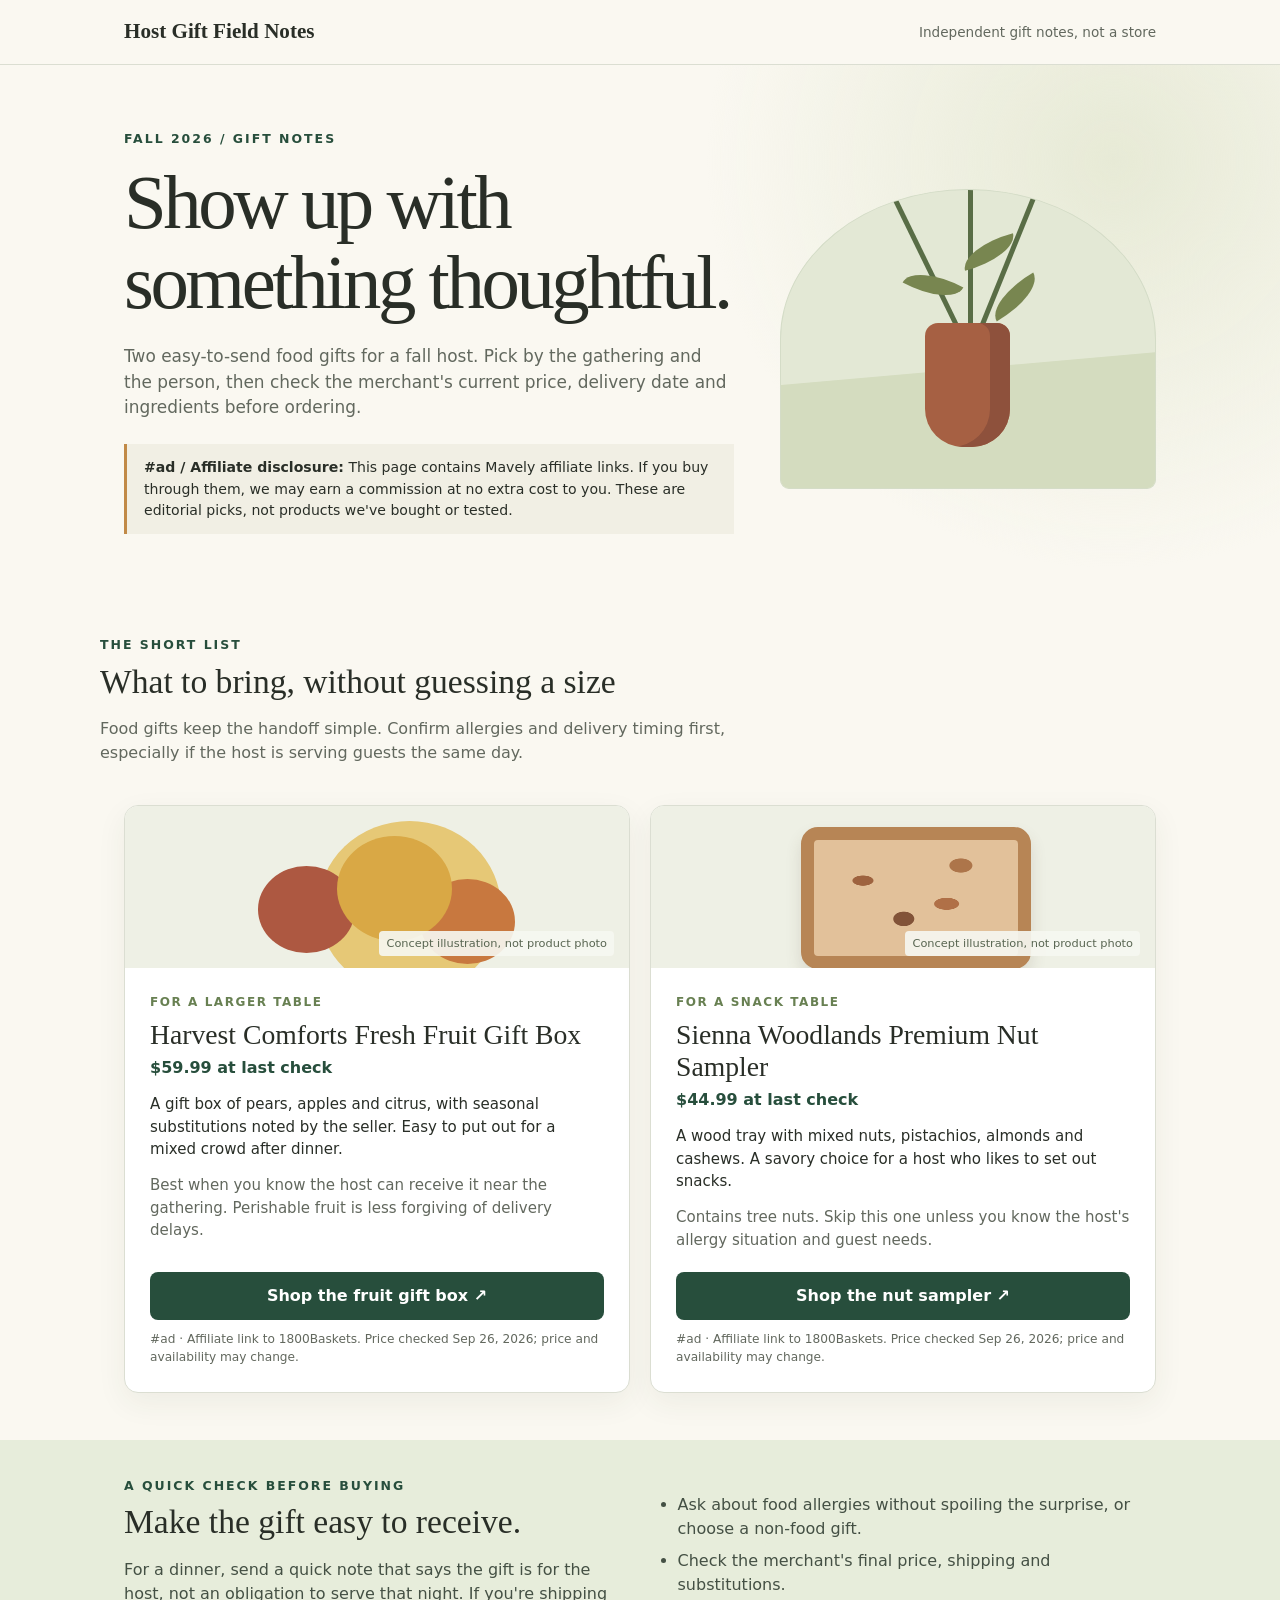
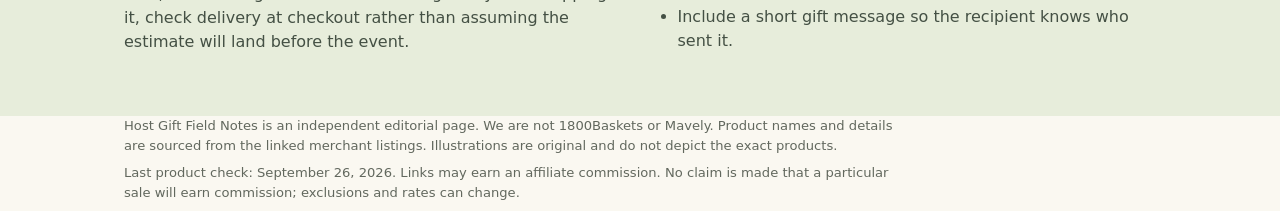
==== index.html @ b81da5ea "Add independent fall host gift guide This HTML file outlines a webpage for fall host gifts, includin" ====
<!doctype html>
<html lang="en"><head><meta charset="utf-8"><meta name="viewport" content="width=device-width,initial-scale=1"><title>Fall Host Gifts | Host Gift Field Notes</title><meta name="description" content="Two thoughtful fall host gifts, with notes on who each suits and what to check before ordering."><meta property="og:title" content="Fall Host Gifts | Host Gift Field Notes"><meta property="og:description" content="Two easy-to-send gifts for a fall host, with practical notes before you buy."><meta property="og:type" content="website"><style>
:root{--ink:#292e27;--muted:#62685e;--paper:#faf8f1;--green:#274e3c;--lime:#e7eddb;--line:#dbded2;--gold:#c18a47}*{box-sizing:border-box}body{margin:0;background:var(--paper);color:var(--ink);font-family:ui-sans-serif,system-ui,-apple-system,BlinkMacSystemFont,"Segoe UI",sans-serif;line-height:1.5}a{color:inherit}.wrap{max-width:1080px;margin:auto;padding:0 24px}.eyebrow{font-size:.78rem;letter-spacing:.16em;text-transform:uppercase;font-weight:750;color:var(--green)}header{border-bottom:1px solid var(--line)}header .wrap{display:flex;align-items:center;justify-content:space-between;gap:24px;padding-top:16px;padding-bottom:16px}.brand{font-family:Georgia,serif;font-size:1.32rem;text-decoration:none;font-weight:bold}.toplink{font-size:.85rem;color:var(--muted)}.hero{padding:65px 0 52px;background:radial-gradient(circle at 87% 18%,#e7ead6 0,transparent 34%),var(--paper)}.hero .wrap{display:grid;grid-template-columns:1.25fr .75fr;gap:30px;align-items:center}.hero h1{font:normal clamp(2.8rem,6vw,5rem)/1.04 Georgia,serif;letter-spacing:-.045em;margin:15px 0 21px;max-width:750px}.hero p{max-width:610px;color:var(--muted);font-size:1.06rem}.disclosure{font-size:.88rem!important;color:var(--ink)!important;padding:13px 17px;background:#f1efe4;border-left:3px solid var(--gold);margin-top:24px!important}.art{height:300px;border-radius:50% 50% 9px 9px;background:#e3e8d5;position:relative;overflow:hidden;border:1px solid #d4dcc7}.art:after{content:"";position:absolute;inset:60% -10% -15%;background:#d4dcbf;transform:rotate(-5deg)}.vase{position:absolute;width:85px;height:124px;bottom:41px;left:calc(50% - 43px);border-radius:13px 13px 38px 38px;background:#a66043;z-index:2;box-shadow:inset -20px 0 #8e513c}.stem{position:absolute;width:5px;height:172px;bottom:134px;left:50%;background:#596d46;transform-origin:bottom;z-index:1}.stem.one{transform:rotate(-26deg)}.stem.two{transform:rotate(22deg)}.stem.three{transform:rotate(0)}.leaf{position:absolute;width:56px;height:24px;background:#788650;border-radius:100% 0 100% 0;z-index:1}.leaf.a{left:33%;top:28%;transform:rotate(28deg)}.leaf.b{right:30%;top:32%;transform:rotate(-30deg)}.leaf.c{left:48%;top:17%;transform:rotate(-15deg)}.intro{padding:36px 0 24px}.intro h2,.aside h2{font:normal 2.1rem/1.15 Georgia,serif;margin:8px 0 10px}.intro p{max-width:690px;color:var(--muted)}.grid{display:grid;grid-template-columns:repeat(2,minmax(0,1fr));gap:20px;padding-bottom:47px}.card{background:#fff;border:1px solid var(--line);border-radius:14px;overflow:hidden;display:flex;flex-direction:column;box-shadow:0 10px 30px #333b2410}.card .illustration{height:162px;background:#eef0e5;position:relative;overflow:hidden}.illustration:after{content:"Concept illustration, not product photo";position:absolute;bottom:12px;right:15px;color:#586551;font-size:.71rem;background:#f7f8f1e8;padding:4px 7px;border-radius:4px}.fruit:before{content:"";position:absolute;width:115px;height:105px;left:42%;top:30px;border-radius:50%;background:#d9a845;box-shadow:-88px 21px 0 -9px #ad5841,73px 33px 0 -10px #c8783f,15px 19px 0 34px #e6c876}.nuts:before{content:"";position:absolute;left:calc(50% - 102px);top:21px;width:204px;height:116px;border:13px solid #b78555;border-radius:17px;background:radial-gradient(ellipse at 24% 35%,#9e633f 0 10px,transparent 11px),radial-gradient(ellipse at 65% 55%,#b07047 0 12px,transparent 13px),radial-gradient(ellipse at 44% 68%,#825338 0 10px,transparent 11px),radial-gradient(ellipse at 72% 22%,#ad754a 0 11px,transparent 12px),#e2c19a;box-shadow:0 9px 16px #58462e25}.card-content{padding:25px;display:flex;flex:1;flex-direction:column}.tag{color:#688052;font-size:.75rem;text-transform:uppercase;letter-spacing:.13em;font-weight:750}.card h3{font:normal 1.73rem/1.16 Georgia,serif;margin:8px 0 5px}.price{color:var(--green);font-weight:750;font-size:1rem;margin:0 0 13px}.card p{font-size:.94rem;color:var(--muted);margin:0 0 13px}.card .why{color:var(--ink)}.spacer{flex:1}.button{display:block;background:var(--green);color:#fff;text-decoration:none;text-align:center;padding:12px 18px;border-radius:8px;font-weight:700;margin:8px 0 10px}.button:hover,.button:focus{background:#183b2a}.fine{font-size:.76rem!important;margin-bottom:0!important}.aside{background:var(--lime);padding:37px 0 46px}.aside .wrap{display:grid;grid-template-columns:1fr 1fr;gap:35px}.aside p,.aside li{color:#445044}.aside ul{padding-left:20px;margin-bottom:0}.aside li+li{margin-top:8px}footer{font-size:.82rem;color:var(--muted);padding:28px 0 44px}footer p{max-width:770px;margin:0 0 8px}@media(max-width:720px){header .wrap{align-items:start}.toplink{max-width:125px;text-align:right}.hero{padding:42px 0}.hero .wrap,.aside .wrap{grid-template-columns:1fr}.art{height:190px;max-width:320px}.grid{grid-template-columns:1fr}.intro{padding-top:26px}}
</style></head><body><header><div class="wrap"><a class="brand" href="/">Host Gift Field Notes</a><span class="toplink">Independent gift notes, not a store</span></div></header><main><section class="hero"><div class="wrap"><div><div class="eyebrow">Fall 2026 / Gift notes</div><h1>Show up with something thoughtful.</h1><p>Two easy-to-send food gifts for a fall host. Pick by the gathering and the person, then check the merchant's current price, delivery date and ingredients before ordering.</p><p class="disclosure"><strong>#ad / Affiliate disclosure:</strong> This page contains Mavely affiliate links. If you buy through them, we may earn a commission at no extra cost to you. These are editorial picks, not products we've bought or tested.</p></div><div class="art" aria-hidden="true"><span class="stem one"></span><span class="stem two"></span><span class="stem three"></span><span class="leaf a"></span><span class="leaf b"></span><span class="leaf c"></span><span class="vase"></span></div></div></section><section class="wrap intro" id="picks"><div class="eyebrow">The short list</div><h2>What to bring, without guessing a size</h2><p>Food gifts keep the handoff simple. Confirm allergies and delivery timing first, especially if the host is serving guests the same day.</p></section><section class="wrap grid" aria-label="Gift picks"><article class="card"><div class="illustration fruit" role="img" aria-label="Original illustration of fruit, not a product photo"></div><div class="card-content"><div class="tag">For a larger table</div><h3>Harvest Comforts Fresh Fruit Gift Box</h3><div class="price">$59.99 at last check</div><p class="why">A gift box of pears, apples and citrus, with seasonal substitutions noted by the seller. Easy to put out for a mixed crowd after dinner.</p><p>Best when you know the host can receive it near the gathering. Perishable fruit is less forgiving of delivery delays.</p><div class="spacer"></div><a class="button" href="https://mavely.app.link/BxAsPfp6K6b" rel="sponsored nofollow noopener" target="_blank" aria-label="Shop Harvest Comforts Fresh Fruit Gift Box at 1800Baskets, affiliate link">Shop the fruit gift box ↗</a><p class="fine">#ad · Affiliate link to 1800Baskets. Price checked Sep 26, 2026; price and availability may change.</p></div></article><article class="card"><div class="illustration nuts" role="img" aria-label="Original illustration of a nut tray, not a product photo"></div><div class="card-content"><div class="tag">For a snack table</div><h3>Sienna Woodlands Premium Nut Sampler</h3><div class="price">$44.99 at last check</div><p class="why">A wood tray with mixed nuts, pistachios, almonds and cashews. A savory choice for a host who likes to set out snacks.</p><p>Contains tree nuts. Skip this one unless you know the host's allergy situation and guest needs.</p><div class="spacer"></div><a class="button" href="https://mavely.app.link/xGUo3wF6K6b" rel="sponsored nofollow noopener" target="_blank" aria-label="Shop Sienna Woodlands Premium Nut Sampler at 1800Baskets, affiliate link">Shop the nut sampler ↗</a><p class="fine">#ad · Affiliate link to 1800Baskets. Price checked Sep 26, 2026; price and availability may change.</p></div></article></section><section class="aside"><div class="wrap"><div><div class="eyebrow">A quick check before buying</div><h2>Make the gift easy to receive.</h2><p>For a dinner, send a quick note that says the gift is for the host, not an obligation to serve that night. If you're shipping it, check delivery at checkout rather than assuming the estimate will land before the event.</p></div><div><ul><li>Ask about food allergies without spoiling the surprise, or choose a non-food gift.</li><li>Check the merchant's final price, shipping and substitutions.</li><li>Include a short gift message so the recipient knows who sent it.</li></ul></div></div></section></main><footer class="wrap"><p>Host Gift Field Notes is an independent editorial page. We are not 1800Baskets or Mavely. Product names and details are sourced from the linked merchant listings. Illustrations are original and do not depict the exact products.</p><p>Last product check: September 26, 2026. Links may earn an affiliate commission. No claim is made that a particular sale will earn commission; exclusions and rates can change.</p></footer></body></html>
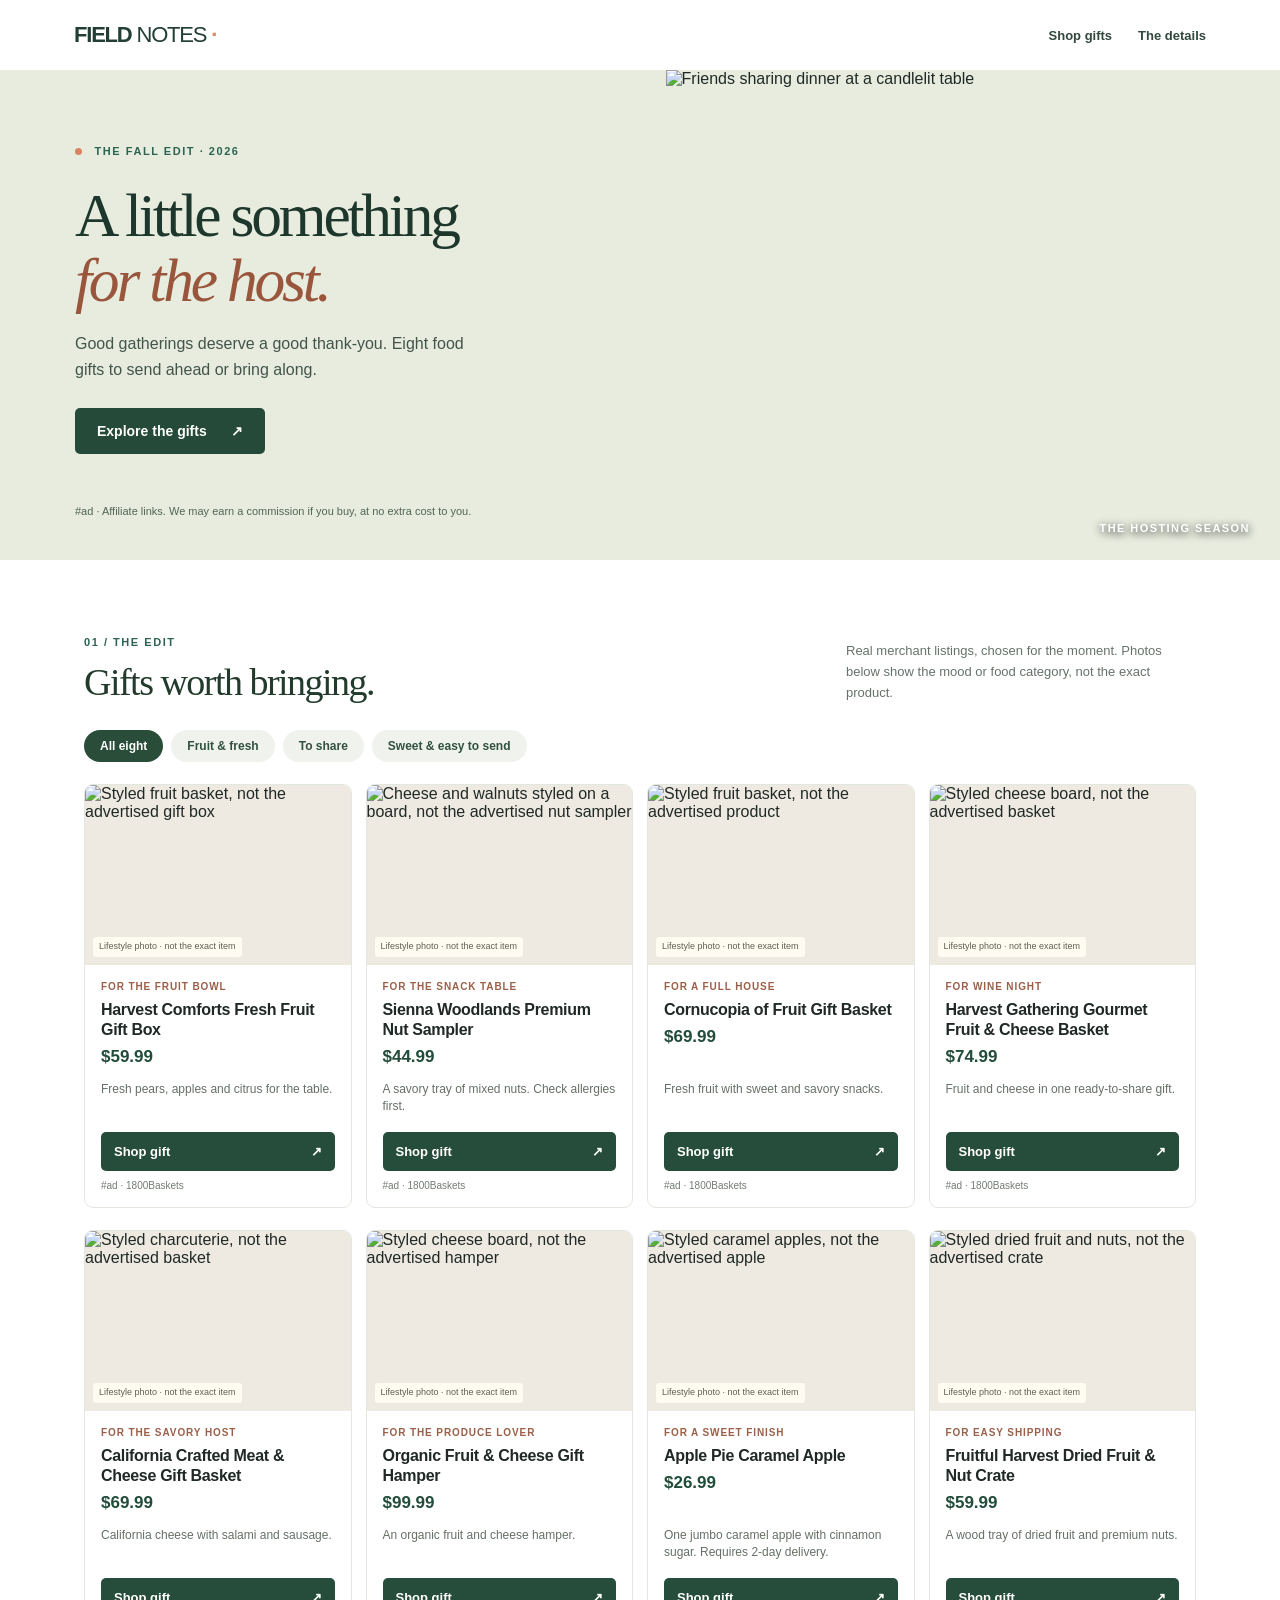
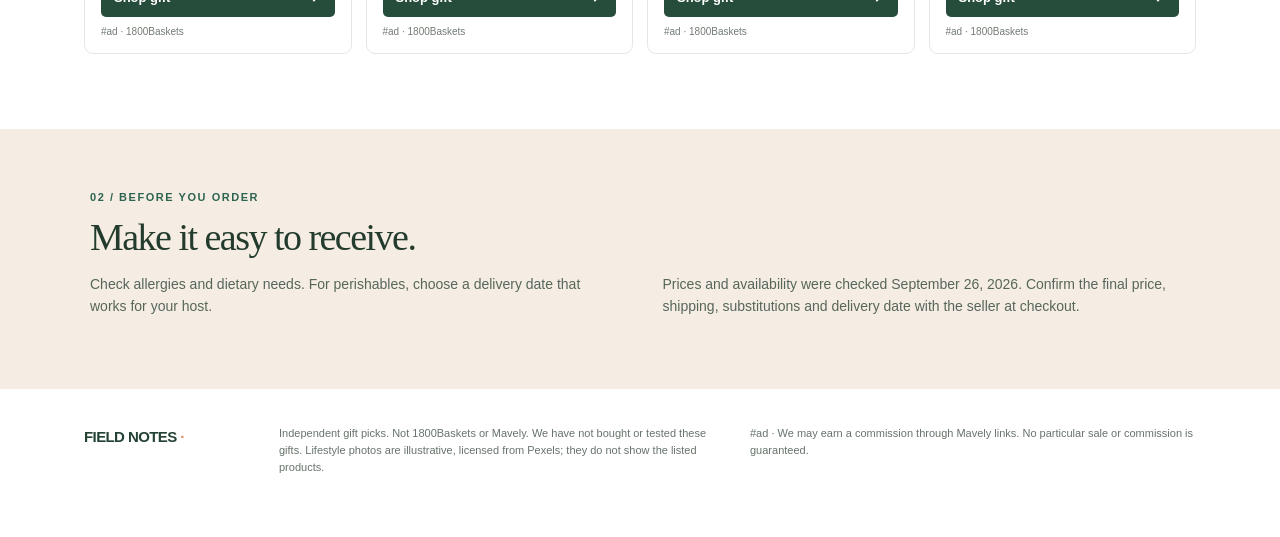
==== commit 98d67b77: "Update index.html" ====
--- a/index.html
+++ b/index.html
@@ -1,4 +1,305 @@
 <!doctype html>
-<html lang="en"><head><meta charset="utf-8"><meta name="viewport" content="width=device-width,initial-scale=1"><title>Fall Host Gifts | Host Gift Field Notes</title><meta name="description" content="Two thoughtful fall host gifts, with notes on who each suits and what to check before ordering."><meta property="og:title" content="Fall Host Gifts | Host Gift Field Notes"><meta property="og:description" content="Two easy-to-send gifts for a fall host, with practical notes before you buy."><meta property="og:type" content="website"><style>
-:root{--ink:#292e27;--muted:#62685e;--paper:#faf8f1;--green:#274e3c;--lime:#e7eddb;--line:#dbded2;--gold:#c18a47}*{box-sizing:border-box}body{margin:0;background:var(--paper);color:var(--ink);font-family:ui-sans-serif,system-ui,-apple-system,BlinkMacSystemFont,"Segoe UI",sans-serif;line-height:1.5}a{color:inherit}.wrap{max-width:1080px;margin:auto;padding:0 24px}.eyebrow{font-size:.78rem;letter-spacing:.16em;text-transform:uppercase;font-weight:750;color:var(--green)}header{border-bottom:1px solid var(--line)}header .wrap{display:flex;align-items:center;justify-content:space-between;gap:24px;padding-top:16px;padding-bottom:16px}.brand{font-family:Georgia,serif;font-size:1.32rem;text-decoration:none;font-weight:bold}.toplink{font-size:.85rem;color:var(--muted)}.hero{padding:65px 0 52px;background:radial-gradient(circle at 87% 18%,#e7ead6 0,transparent 34%),var(--paper)}.hero .wrap{display:grid;grid-template-columns:1.25fr .75fr;gap:30px;align-items:center}.hero h1{font:normal clamp(2.8rem,6vw,5rem)/1.04 Georgia,serif;letter-spacing:-.045em;margin:15px 0 21px;max-width:750px}.hero p{max-width:610px;color:var(--muted);font-size:1.06rem}.disclosure{font-size:.88rem!important;color:var(--ink)!important;padding:13px 17px;background:#f1efe4;border-left:3px solid var(--gold);margin-top:24px!important}.art{height:300px;border-radius:50% 50% 9px 9px;background:#e3e8d5;position:relative;overflow:hidden;border:1px solid #d4dcc7}.art:after{content:"";position:absolute;inset:60% -10% -15%;background:#d4dcbf;transform:rotate(-5deg)}.vase{position:absolute;width:85px;height:124px;bottom:41px;left:calc(50% - 43px);border-radius:13px 13px 38px 38px;background:#a66043;z-index:2;box-shadow:inset -20px 0 #8e513c}.stem{position:absolute;width:5px;height:172px;bottom:134px;left:50%;background:#596d46;transform-origin:bottom;z-index:1}.stem.one{transform:rotate(-26deg)}.stem.two{transform:rotate(22deg)}.stem.three{transform:rotate(0)}.leaf{position:absolute;width:56px;height:24px;background:#788650;border-radius:100% 0 100% 0;z-index:1}.leaf.a{left:33%;top:28%;transform:rotate(28deg)}.leaf.b{right:30%;top:32%;transform:rotate(-30deg)}.leaf.c{left:48%;top:17%;transform:rotate(-15deg)}.intro{padding:36px 0 24px}.intro h2,.aside h2{font:normal 2.1rem/1.15 Georgia,serif;margin:8px 0 10px}.intro p{max-width:690px;color:var(--muted)}.grid{display:grid;grid-template-columns:repeat(2,minmax(0,1fr));gap:20px;padding-bottom:47px}.card{background:#fff;border:1px solid var(--line);border-radius:14px;overflow:hidden;display:flex;flex-direction:column;box-shadow:0 10px 30px #333b2410}.card .illustration{height:162px;background:#eef0e5;position:relative;overflow:hidden}.illustration:after{content:"Concept illustration, not product photo";position:absolute;bottom:12px;right:15px;color:#586551;font-size:.71rem;background:#f7f8f1e8;padding:4px 7px;border-radius:4px}.fruit:before{content:"";position:absolute;width:115px;height:105px;left:42%;top:30px;border-radius:50%;background:#d9a845;box-shadow:-88px 21px 0 -9px #ad5841,73px 33px 0 -10px #c8783f,15px 19px 0 34px #e6c876}.nuts:before{content:"";position:absolute;left:calc(50% - 102px);top:21px;width:204px;height:116px;border:13px solid #b78555;border-radius:17px;background:radial-gradient(ellipse at 24% 35%,#9e633f 0 10px,transparent 11px),radial-gradient(ellipse at 65% 55%,#b07047 0 12px,transparent 13px),radial-gradient(ellipse at 44% 68%,#825338 0 10px,transparent 11px),radial-gradient(ellipse at 72% 22%,#ad754a 0 11px,transparent 12px),#e2c19a;box-shadow:0 9px 16px #58462e25}.card-content{padding:25px;display:flex;flex:1;flex-direction:column}.tag{color:#688052;font-size:.75rem;text-transform:uppercase;letter-spacing:.13em;font-weight:750}.card h3{font:normal 1.73rem/1.16 Georgia,serif;margin:8px 0 5px}.price{color:var(--green);font-weight:750;font-size:1rem;margin:0 0 13px}.card p{font-size:.94rem;color:var(--muted);margin:0 0 13px}.card .why{color:var(--ink)}.spacer{flex:1}.button{display:block;background:var(--green);color:#fff;text-decoration:none;text-align:center;padding:12px 18px;border-radius:8px;font-weight:700;margin:8px 0 10px}.button:hover,.button:focus{background:#183b2a}.fine{font-size:.76rem!important;margin-bottom:0!important}.aside{background:var(--lime);padding:37px 0 46px}.aside .wrap{display:grid;grid-template-columns:1fr 1fr;gap:35px}.aside p,.aside li{color:#445044}.aside ul{padding-left:20px;margin-bottom:0}.aside li+li{margin-top:8px}footer{font-size:.82rem;color:var(--muted);padding:28px 0 44px}footer p{max-width:770px;margin:0 0 8px}@media(max-width:720px){header .wrap{align-items:start}.toplink{max-width:125px;text-align:right}.hero{padding:42px 0}.hero .wrap,.aside .wrap{grid-template-columns:1fr}.art{height:190px;max-width:320px}.grid{grid-template-columns:1fr}.intro{padding-top:26px}}
-</style></head><body><header><div class="wrap"><a class="brand" href="/">Host Gift Field Notes</a><span class="toplink">Independent gift notes, not a store</span></div></header><main><section class="hero"><div class="wrap"><div><div class="eyebrow">Fall 2026 / Gift notes</div><h1>Show up with something thoughtful.</h1><p>Two easy-to-send food gifts for a fall host. Pick by the gathering and the person, then check the merchant's current price, delivery date and ingredients before ordering.</p><p class="disclosure"><strong>#ad / Affiliate disclosure:</strong> This page contains Mavely affiliate links. If you buy through them, we may earn a commission at no extra cost to you. These are editorial picks, not products we've bought or tested.</p></div><div class="art" aria-hidden="true"><span class="stem one"></span><span class="stem two"></span><span class="stem three"></span><span class="leaf a"></span><span class="leaf b"></span><span class="leaf c"></span><span class="vase"></span></div></div></section><section class="wrap intro" id="picks"><div class="eyebrow">The short list</div><h2>What to bring, without guessing a size</h2><p>Food gifts keep the handoff simple. Confirm allergies and delivery timing first, especially if the host is serving guests the same day.</p></section><section class="wrap grid" aria-label="Gift picks"><article class="card"><div class="illustration fruit" role="img" aria-label="Original illustration of fruit, not a product photo"></div><div class="card-content"><div class="tag">For a larger table</div><h3>Harvest Comforts Fresh Fruit Gift Box</h3><div class="price">$59.99 at last check</div><p class="why">A gift box of pears, apples and citrus, with seasonal substitutions noted by the seller. Easy to put out for a mixed crowd after dinner.</p><p>Best when you know the host can receive it near the gathering. Perishable fruit is less forgiving of delivery delays.</p><div class="spacer"></div><a class="button" href="https://mavely.app.link/BxAsPfp6K6b" rel="sponsored nofollow noopener" target="_blank" aria-label="Shop Harvest Comforts Fresh Fruit Gift Box at 1800Baskets, affiliate link">Shop the fruit gift box ↗</a><p class="fine">#ad · Affiliate link to 1800Baskets. Price checked Sep 26, 2026; price and availability may change.</p></div></article><article class="card"><div class="illustration nuts" role="img" aria-label="Original illustration of a nut tray, not a product photo"></div><div class="card-content"><div class="tag">For a snack table</div><h3>Sienna Woodlands Premium Nut Sampler</h3><div class="price">$44.99 at last check</div><p class="why">A wood tray with mixed nuts, pistachios, almonds and cashews. A savory choice for a host who likes to set out snacks.</p><p>Contains tree nuts. Skip this one unless you know the host's allergy situation and guest needs.</p><div class="spacer"></div><a class="button" href="https://mavely.app.link/xGUo3wF6K6b" rel="sponsored nofollow noopener" target="_blank" aria-label="Shop Sienna Woodlands Premium Nut Sampler at 1800Baskets, affiliate link">Shop the nut sampler ↗</a><p class="fine">#ad · Affiliate link to 1800Baskets. Price checked Sep 26, 2026; price and availability may change.</p></div></article></section><section class="aside"><div class="wrap"><div><div class="eyebrow">A quick check before buying</div><h2>Make the gift easy to receive.</h2><p>For a dinner, send a quick note that says the gift is for the host, not an obligation to serve that night. If you're shipping it, check delivery at checkout rather than assuming the estimate will land before the event.</p></div><div><ul><li>Ask about food allergies without spoiling the surprise, or choose a non-food gift.</li><li>Check the merchant's final price, shipping and substitutions.</li><li>Include a short gift message so the recipient knows who sent it.</li></ul></div></div></section></main><footer class="wrap"><p>Host Gift Field Notes is an independent editorial page. We are not 1800Baskets or Mavely. Product names and details are sourced from the linked merchant listings. Illustrations are original and do not depict the exact products.</p><p>Last product check: September 26, 2026. Links may earn an affiliate commission. No claim is made that a particular sale will earn commission; exclusions and rates can change.</p></footer></body></html>
+<html lang="en">
+<head>
+<meta charset="utf-8">
+<meta name="viewport" content="width=device-width, initial-scale=1">
+<meta name="description" content="Eight host gifts for fall gatherings. Food gifts for the table, with prices checked September 26, 2026.">
+<meta property="og:title" content="Host gifts for fall gatherings | Field Notes">
+<meta property="og:description" content="Eight food gifts for the host, with clear affiliate disclosures.">
+<title>Host gifts for fall gatherings | Field Notes</title>
+<style>html{scroll-behavior:smooth}html,body,#root{margin:0;min-height:100%;background:#fff}
+*{box-sizing:border-box}
+.site{font-family:Arial,Helvetica,sans-serif;color:#202925;background:#fff}
+.mast{height:70px;max-width:1200px;margin:auto;display:flex;align-items:center;justify-content:space-between;padding:0 34px}
+.wordmark{color:#233f35;text-decoration:none;font-weight:900;font-size:22px;letter-spacing:-1.2px}
+.wordmark span{font-weight:400}
+.wordmark i,footer i{font-style:normal;color:#dd8860}
+.mast nav{display:flex;gap:26px;font-size:13px;font-weight:700}
+.mast nav a{text-decoration:none;color:#31483e}
+.mast nav a:hover{text-decoration:underline}
+.hero{display:grid;grid-template-columns:52% 48%;background:#e7ecdf;min-height:490px}
+.hero-copy{padding:75px clamp(32px,7vw,110px) 40px max(34px,calc((100vw - 1130px)/2));display:flex;flex-direction:column;align-items:start}
+.overline{font-size:11px;font-weight:800;letter-spacing:.14em;color:#2d6450}
+.dot{display:inline-block;width:7px;height:7px;background:#d98461;border-radius:50%;margin-right:8px}
+.hero h1{font:400 clamp(42px,4.8vw,68px)/1.06 Georgia,serif;letter-spacing:-.052em;margin:26px 0 18px;color:#1e372c}
+.hero h1 em{color:#9a563c;font-weight:400}
+.hero-copy>p{font-size:16px;line-height:1.6;color:#435449;max-width:390px;margin:0 0 26px}
+.hero-button{background:#254a39;color:white;text-decoration:none;border-radius:5px;padding:15px 22px;font-size:14px;font-weight:700}
+.hero-button span{margin-left:20px}
+.hero-note{font-size:11px;line-height:1.45;color:#526556;margin-top:auto;padding-top:25px;max-width:420px}
+.hero-image{position:relative;min-height:490px;overflow:hidden}
+.hero-image img{width:100%;height:100%;object-fit:cover;position:absolute;inset:0}
+.hero-image span{position:absolute;bottom:26px;right:30px;color:white;font-size:11px;font-weight:800;letter-spacing:.13em;text-shadow:0 2px 8px #000}
+.section-head{max-width:1160px;margin:0 auto;padding:72px 24px 26px;display:flex;align-items:end;justify-content:space-between;gap:30px}
+.section-head h2,.closing h2{font:400 38px/1.1 Georgia,serif;letter-spacing:-.04em;margin:12px 0 0;color:#223b2d}
+.section-head p{font-size:13px;line-height:1.6;color:#66736a;max-width:350px;margin:0}
+.filters{max-width:1160px;margin:0 auto 22px;padding:0 24px;display:flex;gap:8px;overflow-x:auto}
+.filters a{white-space:nowrap;border-radius:20px;padding:9px 16px;background:#f0f2ed;text-decoration:none;color:#315240;font-size:12px;font-weight:700}
+.filters a:first-child{background:#294d39;color:white}
+.catalog{max-width:1160px;padding:0 24px;margin:auto;display:grid;grid-template-columns:repeat(4,minmax(0,1fr));gap:22px 14px}
+.product{border:1px solid #e2e8df;border-radius:9px;overflow:hidden;background:#fff;display:flex;flex-direction:column}
+.product-photo{height:180px;background:#eeeae1;position:relative;overflow:hidden}
+.product-photo img{width:100%;height:100%;object-fit:cover}
+.photo-caption{position:absolute;bottom:8px;left:8px;background:#fffdf1ed;color:#5f6053;border-radius:3px;padding:5px 6px;font-size:9px;line-height:1.1}
+.product-info{padding:16px;display:flex;flex-direction:column;flex:1}
+.product-tag{font-size:10px;font-weight:800;letter-spacing:.09em;text-transform:uppercase;color:#9a6049}
+.product-title{display:block;min-height:77px}
+.product-title h3{font-size:16px;line-height:1.25;letter-spacing:-.02em;margin:8px 0 7px}
+.product-title strong{font-size:17px;color:#234d3b}
+.product-info p{font-size:12px;line-height:1.45;color:#667067;margin:12px 0 16px;min-height:35px}
+.product-bottom{margin-top:auto}
+.product-bottom>a{display:flex;justify-content:space-between;background:#264d3c;color:white;text-decoration:none;border-radius:5px;padding:12px 13px;font-size:13px;font-weight:700}
+.product-bottom>a:hover{background:#173a2a}
+.product-bottom small{font-size:10px;display:block;margin-top:9px;color:#737b73}
+.closing{margin:75px auto 0;padding:58px max(34px,calc((100vw - 1100px)/2));background:#f5ede3}
+.closing-grid{display:grid;grid-template-columns:1fr 1fr;gap:45px}
+.closing-grid p{line-height:1.6;color:#57665b;font-size:14px}footer{max-width:1160px;margin:auto;padding:36px 24px 60px;display:grid;grid-template-columns:170px 1fr 1fr;gap:25px;color:#67736b;font-size:11px;line-height:1.55}footer b{color:#244335;font-size:15px;letter-spacing:-.04em}
+@media(max-width:980px){.catalog{grid-template-columns:repeat(2,minmax(0,1fr))}
+.product-photo{height:210px}
+.hero-copy{padding-left:35px;padding-right:32px}}
+@media(max-width:600px){.mast{height:60px;padding:0 18px}
+.wordmark{font-size:20px}
+.mast nav{gap:14px;font-size:12px}
+.hero{grid-template-columns:1fr}
+.hero-copy{padding:36px 24px 23px}
+.hero h1{font-size:43px;margin:18px 0 12px}
+.hero-copy>p{font-size:14px;margin-bottom:20px}
+.hero-note{margin-top:0;padding-top:19px}
+.hero-image{min-height:190px;height:190px}
+.section-head{padding:39px 20px 20px;display:block}
+.section-head h2{font-size:31px}
+.section-head p{margin-top:12px}
+.filters{padding:0 20px;margin-bottom:15px}
+.catalog{padding:0 13px;gap:12px;grid-template-columns:repeat(2,minmax(0,1fr))}
+.product-photo{height:140px}
+.product-info{padding:11px}
+.product-title{min-height:94px}
+.product-title h3{font-size:13px}
+.product-title strong{font-size:14px}
+.product-info p{font-size:11px;min-height:48px}
+.product-bottom>a{padding:10px;font-size:12px}
+.photo-caption{font-size:8px;left:4px;bottom:4px;padding:4px}
+.closing{margin-top:42px;padding:40px 22px}
+.closing h2{font-size:29px}
+.closing-grid{display:block}
+.closing-grid p{font-size:13px}footer{display:block;padding:30px 22px}footer span{display:block;margin-top:12px}}
+.site .hero-button,.site .product-bottom>a{color:#fff!important}
+.site .hero-button:hover,.site .product-bottom>a:hover{color:#fff!important}
+
+</style>
+</head>
+<body>
+<div class="site">
+<header class="mast">
+<a href="#top" class="wordmark">FIELD <span>NOTES</span>
+<i>·</i>
+</a>
+<nav aria-label="Page sections">
+<a href="#gifts">Shop gifts</a>
+<a href="#how">The details</a>
+</nav>
+</header>
+<main id="top">
+<section class="hero">
+<div class="hero-copy">
+<div class="overline">
+<span class="dot">
+</span> THE FALL EDIT · 2026</div>
+<h1>A little something<br>
+<em>for the host.</em>
+</h1>
+<p>Good gatherings deserve a good thank-you. Eight food gifts to send ahead or bring along.</p>
+<a href="#gifts" class="hero-button">Explore the gifts <span>↗</span>
+</a>
+<div class="hero-note">#ad · Affiliate links. We may earn a commission if you buy, at no extra cost to you.</div>
+</div>
+<div class="hero-image">
+<img src="https://images.pexels.com/photos/6955651/pexels-photo-6955651.jpeg?auto=compress&cs=tinysrgb&w=900" alt="Friends sharing dinner at a candlelit table">
+<span>THE HOSTING SEASON</span>
+</div>
+</section>
+<section class="section-head" id="gifts">
+<div>
+<span class="overline">01 / THE EDIT</span>
+<h2>Gifts worth bringing.</h2>
+</div>
+<p>Real merchant listings, chosen for the moment. Photos below show the mood or food category, not the exact product.</p>
+</section>
+<div class="filters" aria-label="Gift categories">
+<a href="#gifts">All eight</a>
+<a href="#fruit">Fruit &amp; fresh</a>
+<a href="#share">To share</a>
+<a href="#ship">Sweet &amp; easy to send</a>
+</div>
+<section class="catalog" aria-label="Eight host gifts">
+<article class="product" id="fruit">
+<div class="product-photo">
+<img src="https://images.pexels.com/photos/9511823/pexels-photo-9511823.jpeg?auto=compress&cs=tinysrgb&w=900" alt="Styled fruit basket, not the advertised gift box" loading="lazy">
+<span class="photo-caption">Lifestyle photo · not the exact item</span>
+</div>
+<div class="product-info">
+<span class="product-tag">For the fruit bowl</span>
+<div class="product-title">
+<h3>Harvest Comforts Fresh Fruit Gift Box</h3>
+<strong>$59.99</strong>
+</div>
+<p>Fresh pears, apples and citrus for the table.</p>
+<div class="product-bottom">
+<a href="https://mavely.app.link/BxAsPfp6K6b" target="_blank" rel="sponsored nofollow noopener" aria-label="Shop Harvest Comforts Fresh Fruit Gift Box at 1800Baskets through an affiliate link">Shop gift <span>↗</span>
+</a>
+<small>#ad · 1800Baskets</small>
+</div>
+</div>
+</article>
+<article class="product" >
+<div class="product-photo">
+<img src="https://images.pexels.com/photos/15613811/pexels-photo-15613811.jpeg?auto=compress&cs=tinysrgb&w=900" alt="Cheese and walnuts styled on a board, not the advertised nut sampler" loading="lazy">
+<span class="photo-caption">Lifestyle photo · not the exact item</span>
+</div>
+<div class="product-info">
+<span class="product-tag">For the snack table</span>
+<div class="product-title">
+<h3>Sienna Woodlands Premium Nut Sampler</h3>
+<strong>$44.99</strong>
+</div>
+<p>A savory tray of mixed nuts. Check allergies first.</p>
+<div class="product-bottom">
+<a href="https://mavely.app.link/xGUo3wF6K6b" target="_blank" rel="sponsored nofollow noopener" aria-label="Shop Sienna Woodlands Premium Nut Sampler at 1800Baskets through an affiliate link">Shop gift <span>↗</span>
+</a>
+<small>#ad · 1800Baskets</small>
+</div>
+</div>
+</article>
+<article class="product" >
+<div class="product-photo">
+<img src="https://images.pexels.com/photos/10481955/pexels-photo-10481955.jpeg?auto=compress&cs=tinysrgb&w=900" alt="Styled fruit basket, not the advertised product" loading="lazy">
+<span class="photo-caption">Lifestyle photo · not the exact item</span>
+</div>
+<div class="product-info">
+<span class="product-tag">For a full house</span>
+<div class="product-title">
+<h3>Cornucopia of Fruit Gift Basket</h3>
+<strong>$69.99</strong>
+</div>
+<p>Fresh fruit with sweet and savory snacks.</p>
+<div class="product-bottom">
+<a href="https://mavely.app.link/tbUL0mX7K6b" target="_blank" rel="sponsored nofollow noopener" aria-label="Shop Cornucopia of Fruit Gift Basket at 1800Baskets through an affiliate link">Shop gift <span>↗</span>
+</a>
+<small>#ad · 1800Baskets</small>
+</div>
+</div>
+</article>
+<article class="product" id="share">
+<div class="product-photo">
+<img src="https://images.pexels.com/photos/30405521/pexels-photo-30405521.jpeg?auto=compress&cs=tinysrgb&w=900" alt="Styled cheese board, not the advertised basket" loading="lazy">
+<span class="photo-caption">Lifestyle photo · not the exact item</span>
+</div>
+<div class="product-info">
+<span class="product-tag">For wine night</span>
+<div class="product-title">
+<h3>Harvest Gathering Gourmet Fruit &amp; Cheese Basket</h3>
+<strong>$74.99</strong>
+</div>
+<p>Fruit and cheese in one ready-to-share gift.</p>
+<div class="product-bottom">
+<a href="https://mavely.app.link/pgGl0wY7K6b" target="_blank" rel="sponsored nofollow noopener" aria-label="Shop Harvest Gathering Gourmet Fruit &amp; Cheese Basket at 1800Baskets through an affiliate link">Shop gift <span>↗</span>
+</a>
+<small>#ad · 1800Baskets</small>
+</div>
+</div>
+</article>
+<article class="product" >
+<div class="product-photo">
+<img src="https://images.pexels.com/photos/6910978/pexels-photo-6910978.jpeg?auto=compress&cs=tinysrgb&w=900" alt="Styled charcuterie, not the advertised basket" loading="lazy">
+<span class="photo-caption">Lifestyle photo · not the exact item</span>
+</div>
+<div class="product-info">
+<span class="product-tag">For the savory host</span>
+<div class="product-title">
+<h3>California Crafted Meat &amp; Cheese Gift Basket</h3>
+<strong>$69.99</strong>
+</div>
+<p>California cheese with salami and sausage.</p>
+<div class="product-bottom">
+<a href="https://mavely.app.link/2ANkR1v8K6b" target="_blank" rel="sponsored nofollow noopener" aria-label="Shop California Crafted Meat &amp; Cheese Gift Basket at 1800Baskets through an affiliate link">Shop gift <span>↗</span>
+</a>
+<small>#ad · 1800Baskets</small>
+</div>
+</div>
+</article>
+<article class="product" >
+<div class="product-photo">
+<img src="https://images.pexels.com/photos/30405521/pexels-photo-30405521.jpeg?auto=compress&cs=tinysrgb&w=900" alt="Styled cheese board, not the advertised hamper" loading="lazy">
+<span class="photo-caption">Lifestyle photo · not the exact item</span>
+</div>
+<div class="product-info">
+<span class="product-tag">For the produce lover</span>
+<div class="product-title">
+<h3>Organic Fruit &amp; Cheese Gift Hamper</h3>
+<strong>$99.99</strong>
+</div>
+<p>An organic fruit and cheese hamper.</p>
+<div class="product-bottom">
+<a href="https://mavely.app.link/Pr6bMx07K6b" target="_blank" rel="sponsored nofollow noopener" aria-label="Shop Organic Fruit &amp; Cheese Gift Hamper at 1800Baskets through an affiliate link">Shop gift <span>↗</span>
+</a>
+<small>#ad · 1800Baskets</small>
+</div>
+</div>
+</article>
+<article class="product" id="ship">
+<div class="product-photo">
+<img src="https://images.pexels.com/photos/6554677/pexels-photo-6554677.jpeg?auto=compress&cs=tinysrgb&w=900" alt="Styled caramel apples, not the advertised apple" loading="lazy">
+<span class="photo-caption">Lifestyle photo · not the exact item</span>
+</div>
+<div class="product-info">
+<span class="product-tag">For a sweet finish</span>
+<div class="product-title">
+<h3>Apple Pie Caramel Apple</h3>
+<strong>$26.99</strong>
+</div>
+<p>One jumbo caramel apple with cinnamon sugar. Requires 2-day delivery.</p>
+<div class="product-bottom">
+<a href="https://mavely.app.link/PQuIGIx8K6b" target="_blank" rel="sponsored nofollow noopener" aria-label="Shop Apple Pie Caramel Apple at 1800Baskets through an affiliate link">Shop gift <span>↗</span>
+</a>
+<small>#ad · 1800Baskets</small>
+</div>
+</div>
+</article>
+<article class="product" >
+<div class="product-photo">
+<img src="https://images.pexels.com/photos/14048852/pexels-photo-14048852.jpeg?auto=compress&cs=tinysrgb&w=900" alt="Styled dried fruit and nuts, not the advertised crate" loading="lazy">
+<span class="photo-caption">Lifestyle photo · not the exact item</span>
+</div>
+<div class="product-info">
+<span class="product-tag">For easy shipping</span>
+<div class="product-title">
+<h3>Fruitful Harvest Dried Fruit &amp; Nut Crate</h3>
+<strong>$59.99</strong>
+</div>
+<p>A wood tray of dried fruit and premium nuts.</p>
+<div class="product-bottom">
+<a href="https://mavely.app.link/N1Nj1t27K6b" target="_blank" rel="sponsored nofollow noopener" aria-label="Shop Fruitful Harvest Dried Fruit &amp; Nut Crate at 1800Baskets through an affiliate link">Shop gift <span>↗</span>
+</a>
+<small>#ad · 1800Baskets</small>
+</div>
+</div>
+</article>
+</section>
+<section class="closing" id="how">
+<span class="overline">02 / BEFORE YOU ORDER</span>
+<h2>Make it easy to receive.</h2>
+<div class="closing-grid">
+<p>Check allergies and dietary needs. For perishables, choose a delivery date that works for your host.</p>
+<p>Prices and availability were checked September 26, 2026. Confirm the final price, shipping, substitutions and delivery date with the seller at checkout.</p>
+</div>
+</section>
+</main>
+<footer>
+<b>FIELD NOTES <i>·</i>
+</b>
+<span>Independent gift picks. Not 1800Baskets or Mavely. We have not bought or tested these gifts. Lifestyle photos are illustrative, licensed from Pexels; they do not show the listed products.</span>
+<span>#ad · We may earn a commission through Mavely links. No particular sale or commission is guaranteed.</span>
+</footer>
+</div>
+</body>
+</html>
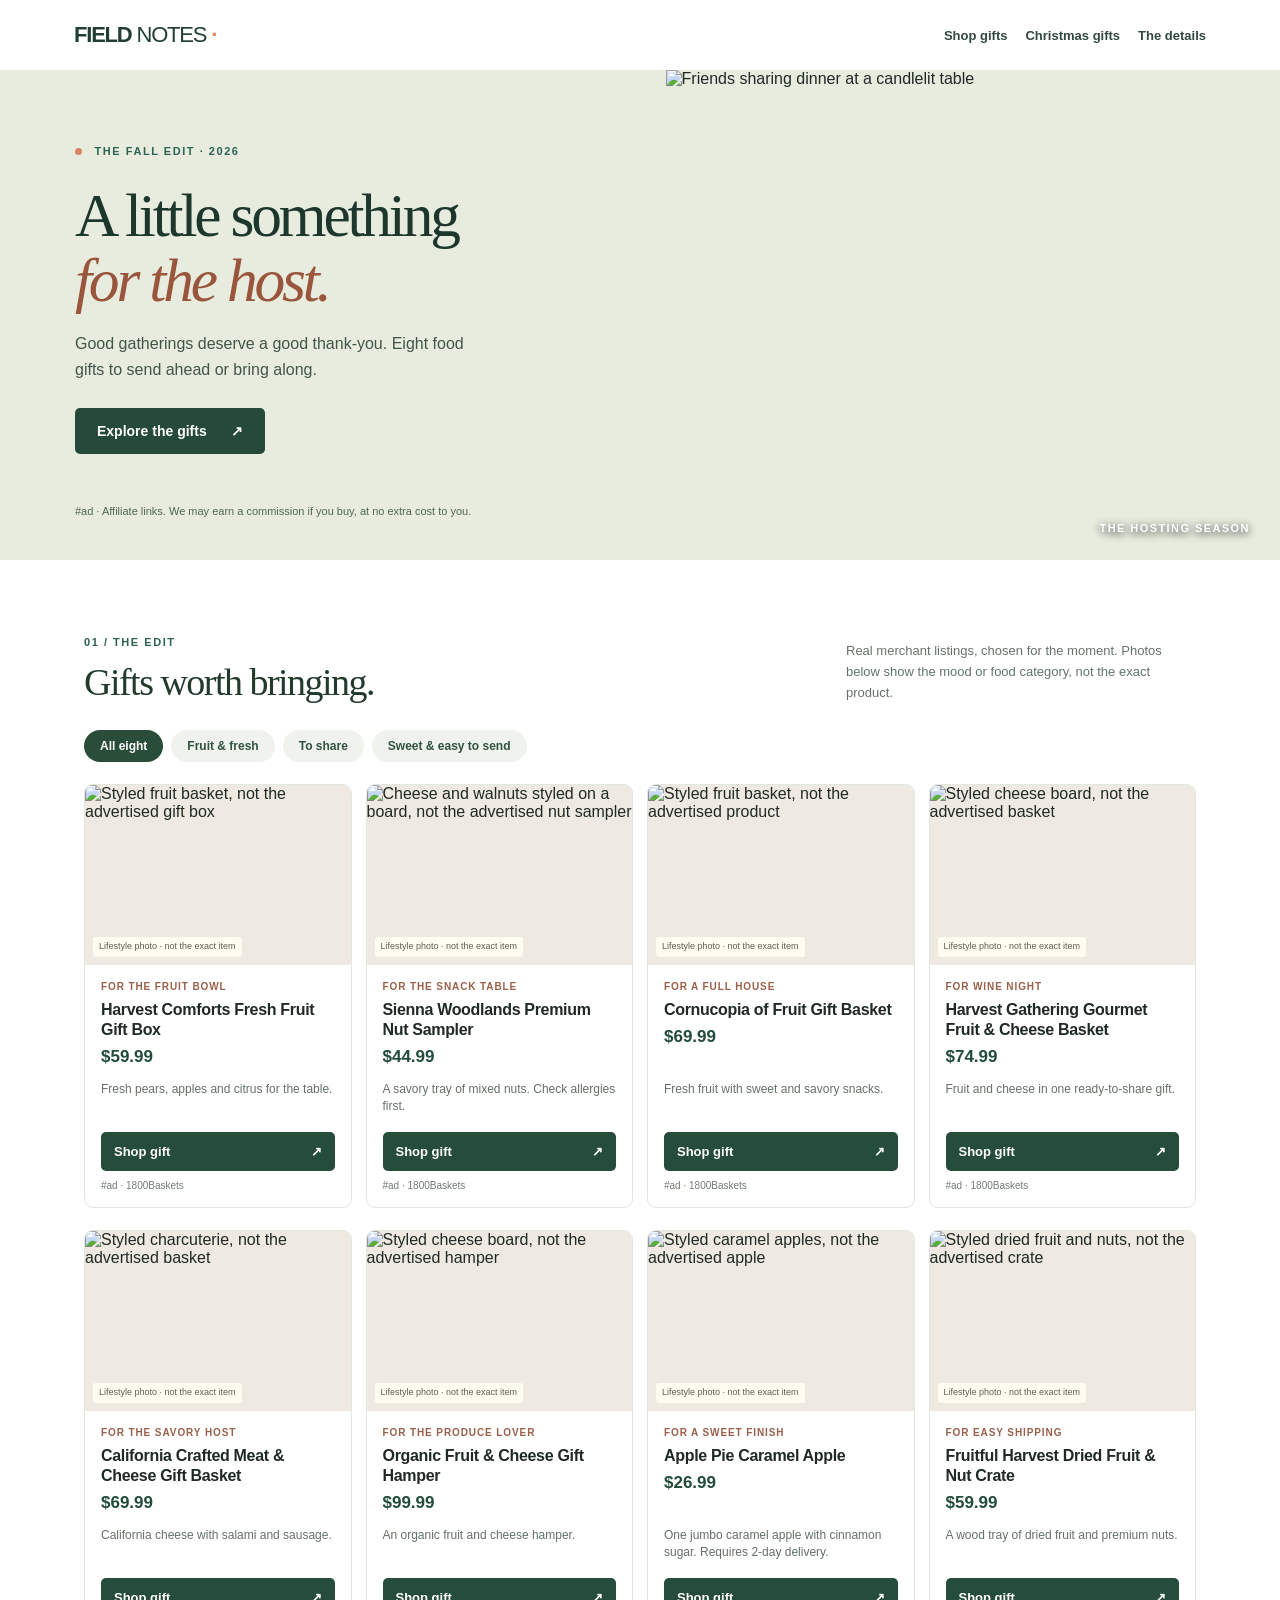
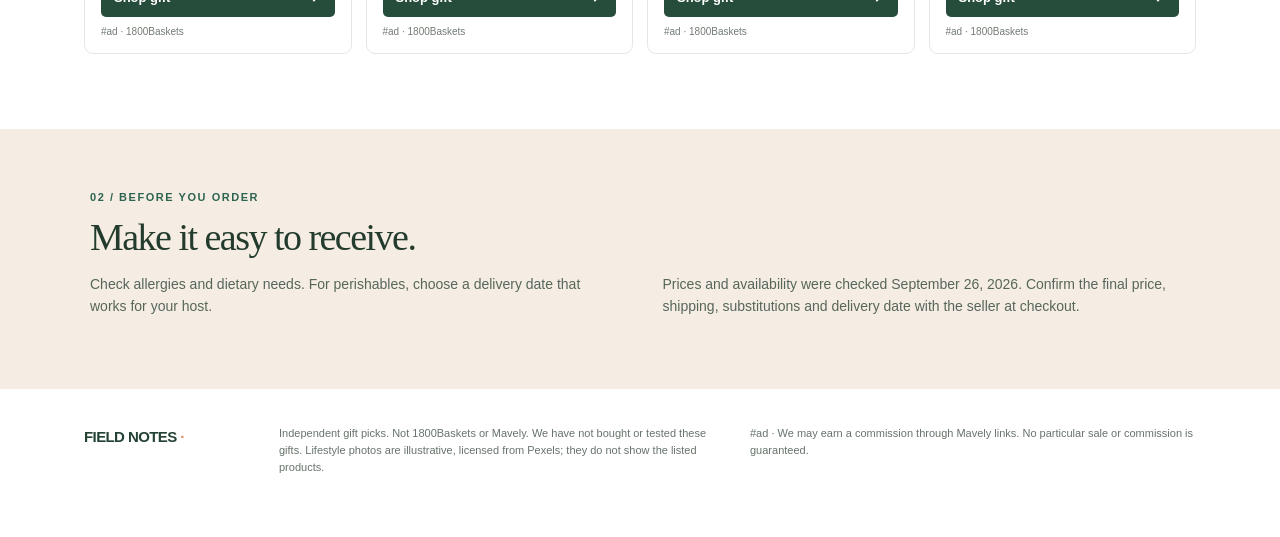
==== commit 9d10036a: "Link holiday guide from gift home page" ====
--- a/index.html
+++ b/index.html
@@ -3,10 +3,12 @@
 <head>
 <meta charset="utf-8">
 <meta name="viewport" content="width=device-width, initial-scale=1">
-<meta name="description" content="Eight host gifts for fall gatherings. Food gifts for the table, with prices checked September 26, 2026.">
+<meta name="description" content="Fall host gift ideas for 2026: eight food gifts, fruit baskets, nut trays, and cheese gifts for Thanksgiving gatherings and thank-you visits. Affiliate links disclosed.">
+<meta name="google-site-verification" content="T35IfZn4ftQhffm_Xx-O5G9y81xOrXcWyyL_gvlD1vc">
+<link rel="canonical" href="https://host-gift-field-notes.netlify.app/">
 <meta property="og:title" content="Host gifts for fall gatherings | Field Notes">
 <meta property="og:description" content="Eight food gifts for the host, with clear affiliate disclosures.">
-<title>Host gifts for fall gatherings | Field Notes</title>
+<title>Fall Host Gift Ideas 2026 | Food Gifts &amp; Thanksgiving Baskets</title>
 <style>html{scroll-behavior:smooth}html,body,#root{margin:0;min-height:100%;background:#fff}
 *{box-sizing:border-box}
 .site{font-family:Arial,Helvetica,sans-serif;color:#202925;background:#fff}
@@ -14,7 +16,7 @@
 .wordmark{color:#233f35;text-decoration:none;font-weight:900;font-size:22px;letter-spacing:-1.2px}
 .wordmark span{font-weight:400}
 .wordmark i,footer i{font-style:normal;color:#dd8860}
-.mast nav{display:flex;gap:26px;font-size:13px;font-weight:700}
+.mast nav{display:flex;gap:18px;font-size:13px;font-weight:700}
 .mast nav a{text-decoration:none;color:#31483e}
 .mast nav a:hover{text-decoration:underline}
 .hero{display:grid;grid-template-columns:52% 48%;background:#e7ecdf;min-height:490px}
@@ -59,7 +61,7 @@
 .hero-copy{padding-left:35px;padding-right:32px}}
 @media(max-width:600px){.mast{height:60px;padding:0 18px}
 .wordmark{font-size:20px}
-.mast nav{gap:14px;font-size:12px}
+.mast nav{gap:13px;font-size:11px}.mast .wordmark{flex:none;font-size:19px}.mast nav a{white-space:nowrap}
 .hero{grid-template-columns:1fr}
 .hero-copy{padding:36px 24px 23px}
 .hero h1{font-size:43px;margin:18px 0 12px}
@@ -96,6 +98,7 @@
 </a>
 <nav aria-label="Page sections">
 <a href="#gifts">Shop gifts</a>
+<a href="/christmas-gifts-under-50.html">Christmas gifts</a>
 <a href="#how">The details</a>
 </nav>
 </header>
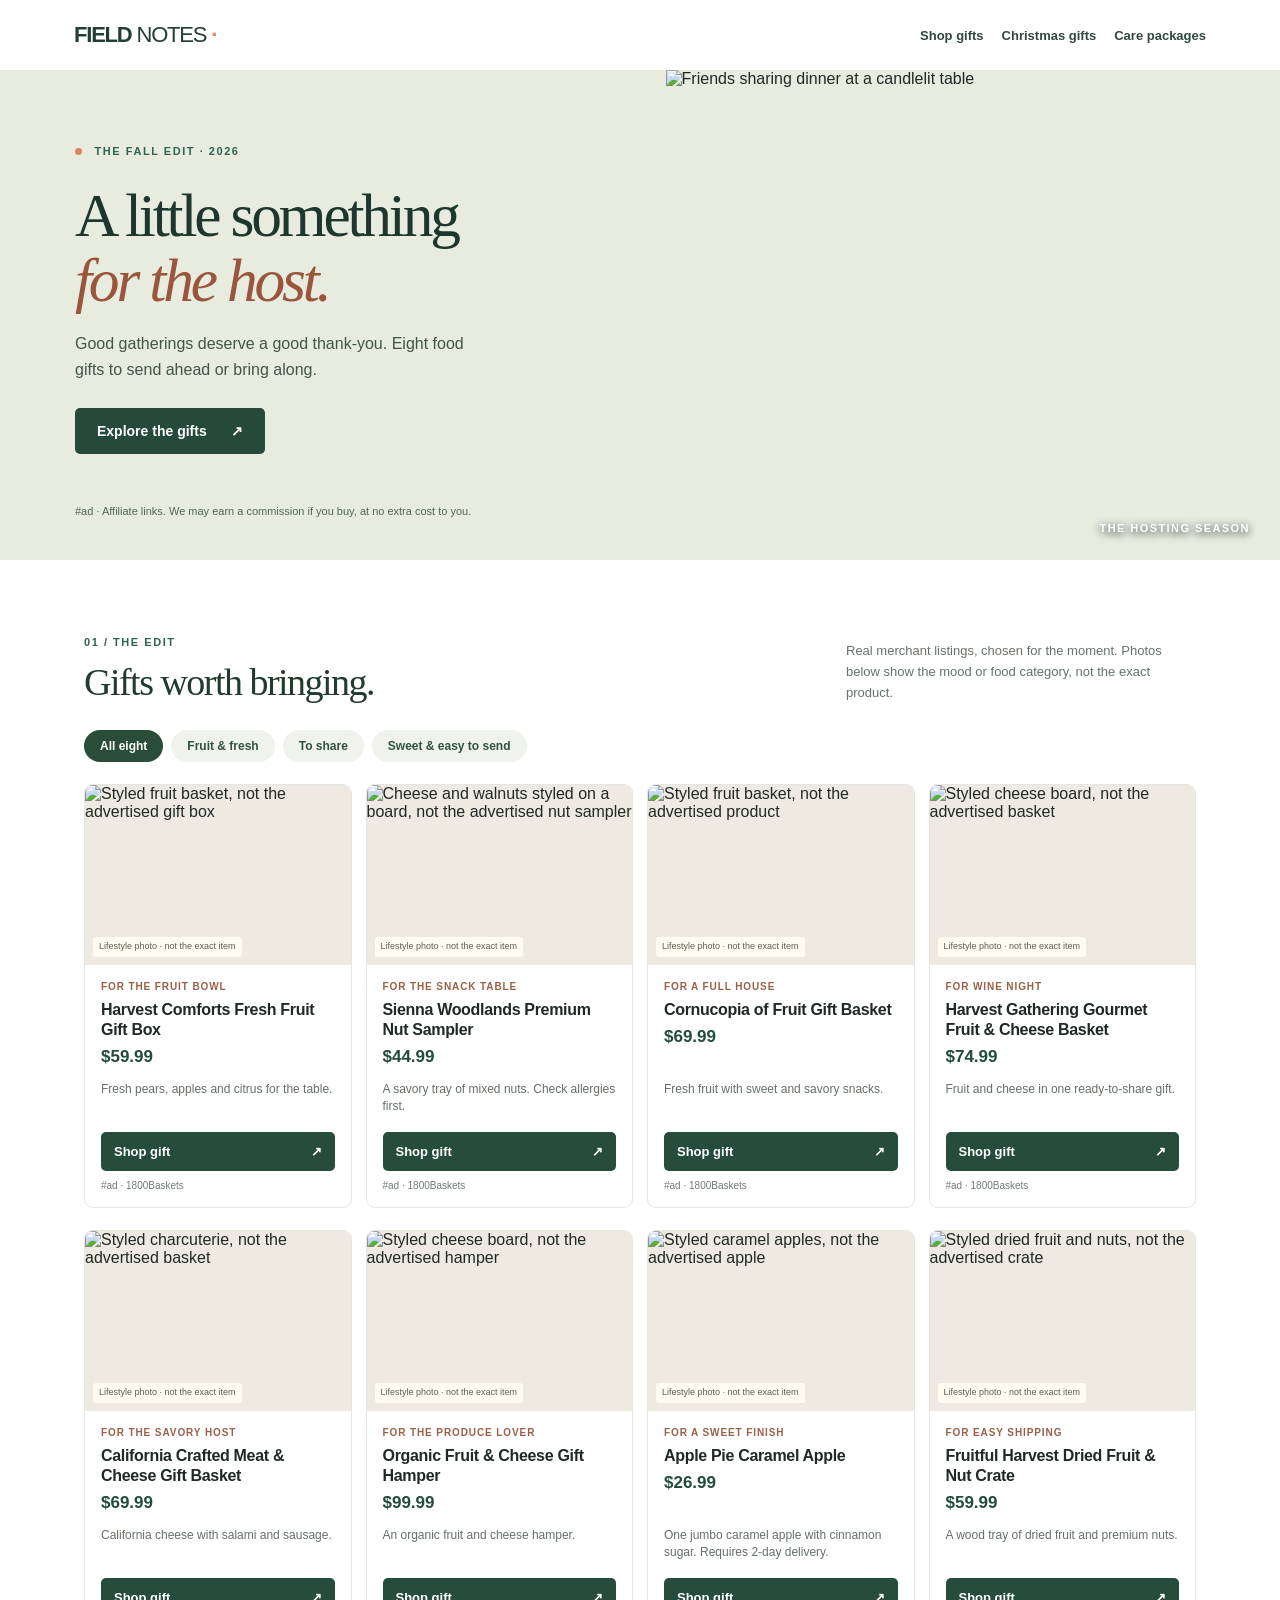
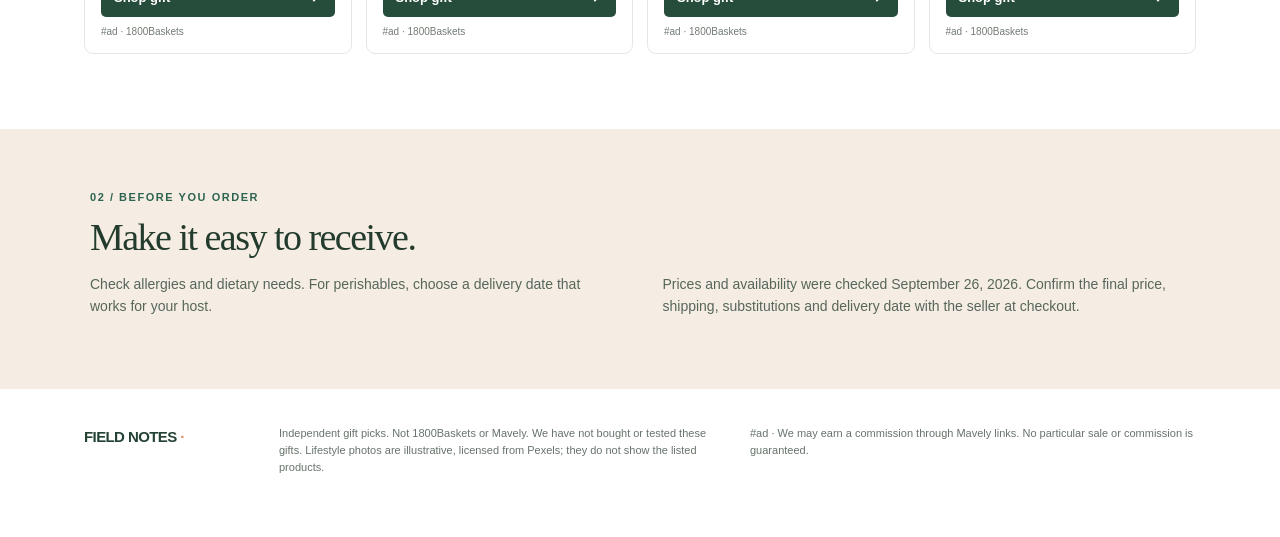
==== commit c18ef1f1: "Link military gift guides from home" ====
--- a/index.html
+++ b/index.html
@@ -99,7 +99,7 @@
 <nav aria-label="Page sections">
 <a href="#gifts">Shop gifts</a>
 <a href="/christmas-gifts-under-50.html">Christmas gifts</a>
-<a href="#how">The details</a>
+<a href="/deployment-care-package-ideas.html">Care packages</a>
 </nav>
 </header>
 <main id="top">
